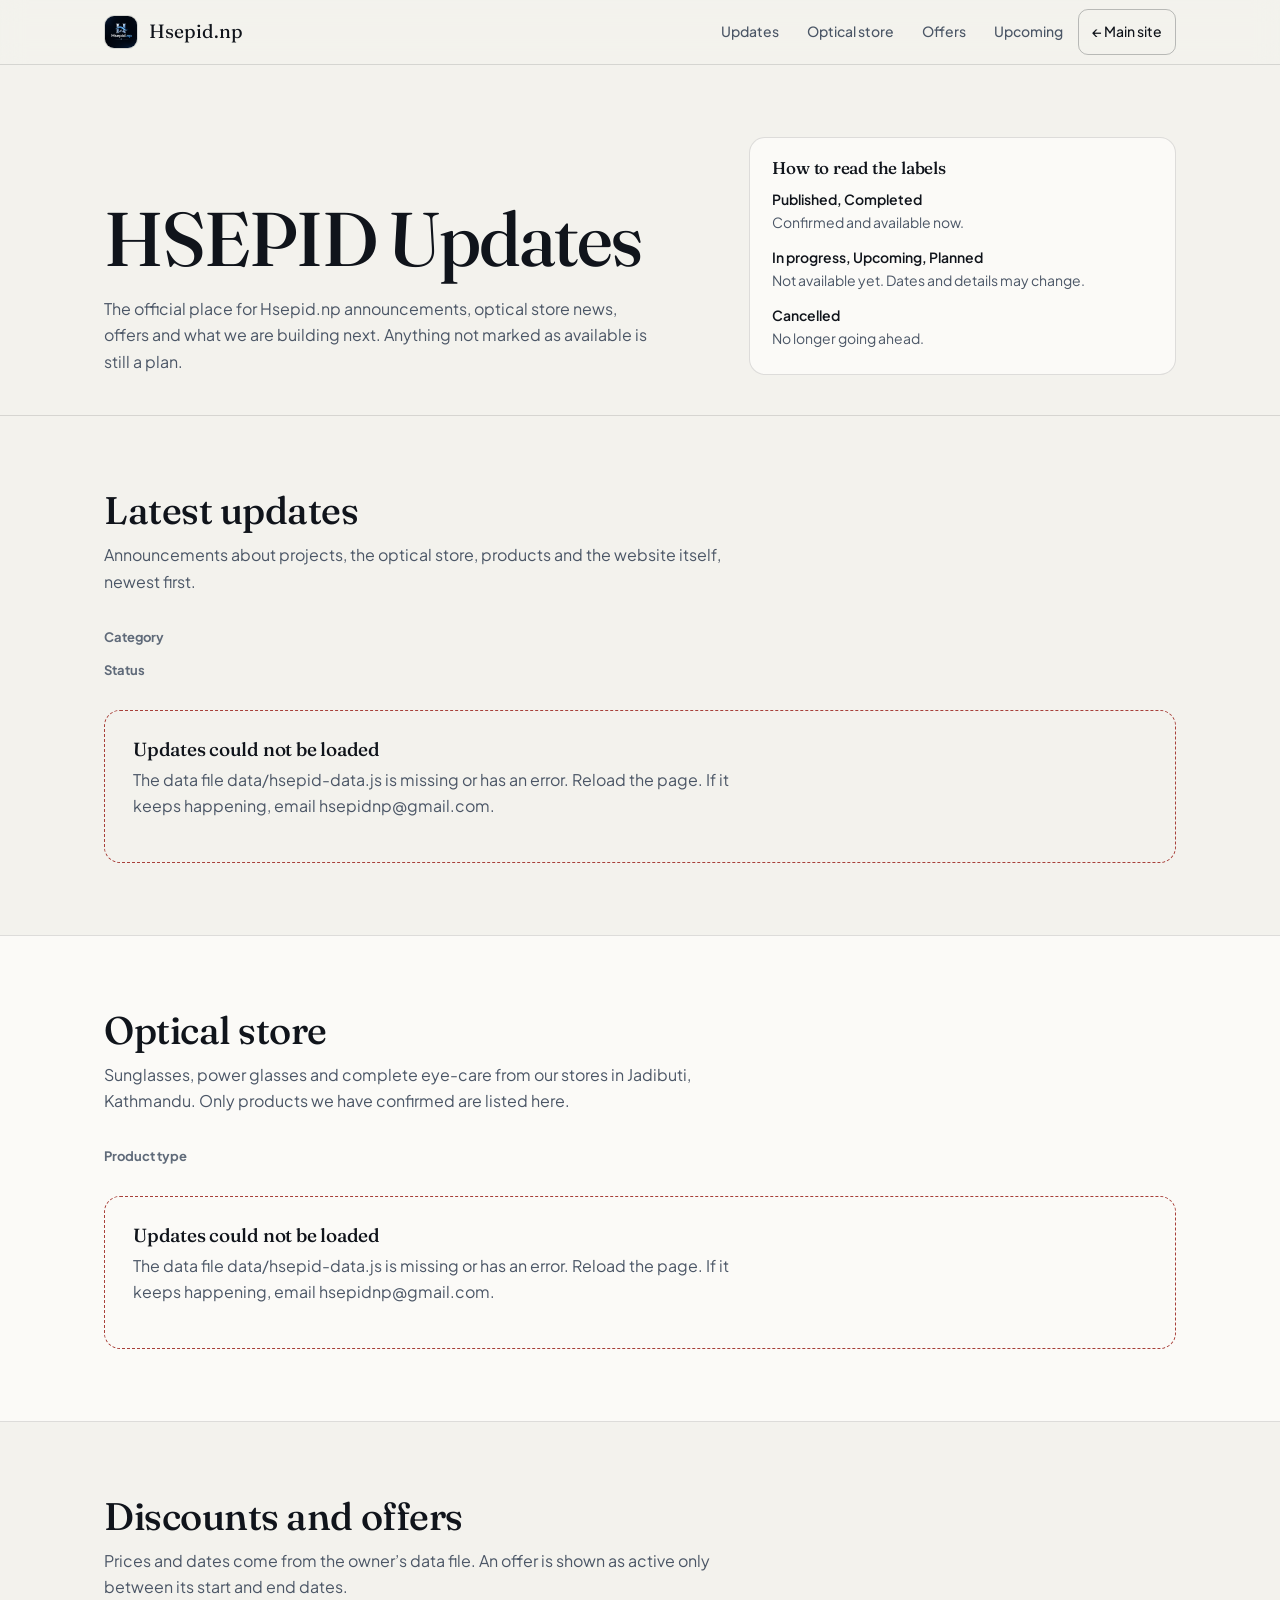
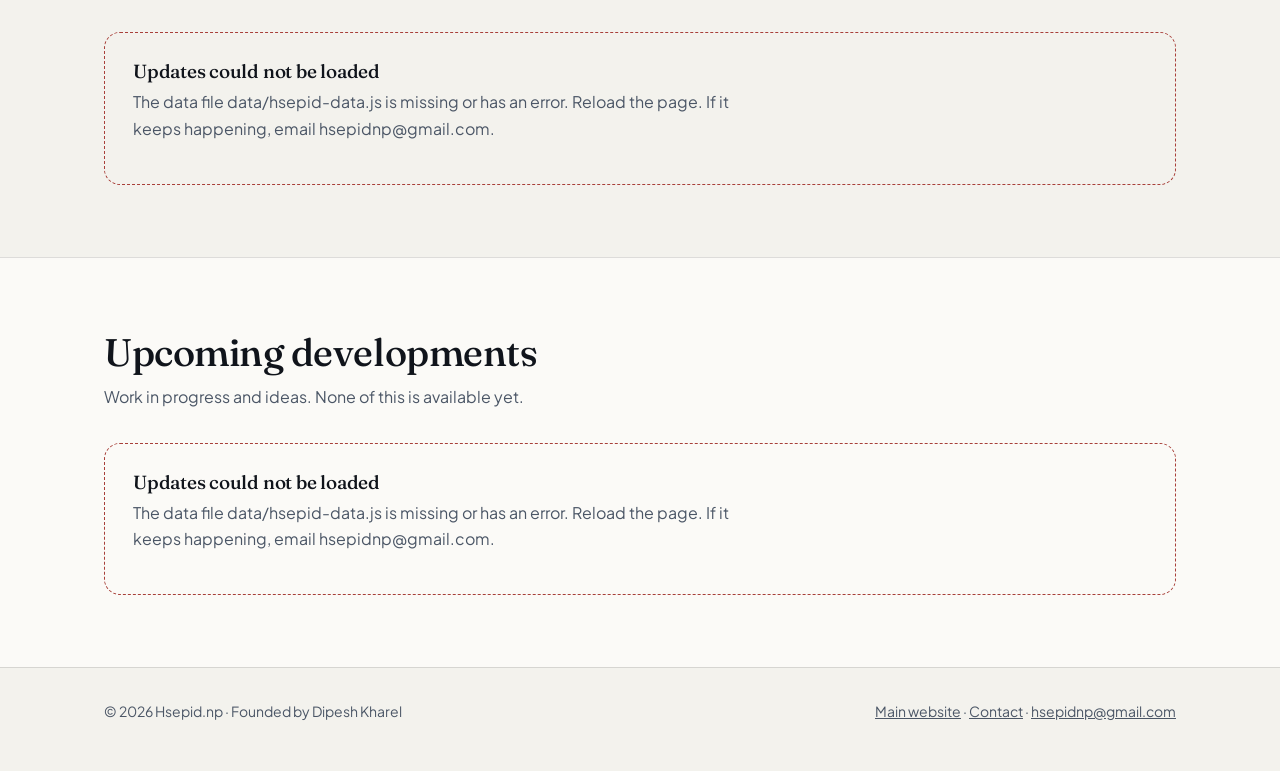
==== updates.html @ aca6fd88 "Add files via upload" ====
<!doctype html>
<html lang="en" data-theme="midnight">
<head>
<meta charset="utf-8">
<meta name="viewport" content="width=device-width,initial-scale=1,viewport-fit=cover">
<title>HSEPID Updates — announcements, optical store and offers | Hsepid.np</title>
<meta name="description" content="Official announcements, optical store products, offers and upcoming developments from Hsepid.np.">
<meta name="theme-color" content="#10141b">
<link rel="icon" href="logo.png" type="image/png">
<script>try{var t=localStorage.getItem('hsx-theme');if(!t)t=matchMedia('(prefers-color-scheme: light)').matches?'daylight':'midnight';document.documentElement.dataset.theme=t}catch(e){}</script>
<link rel="preconnect" href="https://fonts.googleapis.com"><link rel="preconnect" href="https://fonts.gstatic.com" crossorigin>
<link href="https://fonts.googleapis.com/css2?family=Fraunces:opsz,wght@9..144,500;9..144,700&family=Plus+Jakarta+Sans:wght@400;500;600;700&display=swap" rel="stylesheet">
<style>
/* Same theme tokens as index.html so the saved theme carries over */
html[data-theme="midnight"]{--bgrgb:16,20,27;--bg:#10141b;--bg2:#191f28;--ink:#f3f2ed;--mut:#a3adba;--faint:#8994a3;--acc:#7e9bb8;--acc2:#5f7f9f;--onacc:#10141b;color-scheme:dark}
html[data-theme="daylight"]{--bgrgb:243,242,237;--bg:#f3f2ed;--bg2:#fbfaf7;--ink:#10141b;--mut:#4b5666;--faint:#5f6a79;--acc:#3d6288;--acc2:#2f4f70;--onacc:#fff;color-scheme:light}
html[data-theme="aurora"]{--bgrgb:14,23,21;--bg:#0e1715;--bg2:#14211e;--ink:#eaf2ee;--mut:#9db5ac;--faint:#86a096;--acc:#5fbfa3;--acc2:#3f9a82;--onacc:#0e1715;color-scheme:dark}
html[data-theme="sunset"]{--bgrgb:26,18,19;--bg:#1a1213;--bg2:#251a1a;--ink:#f6ede6;--mut:#c2a99c;--faint:#a58f84;--acc:#e39066;--acc2:#c9714a;--onacc:#1a1213;color-scheme:dark}
html[data-theme="royal"]{--bgrgb:19,15,32;--bg:#130f20;--bg2:#1c1730;--ink:#f0ecfa;--mut:#aea6cc;--faint:#9890b8;--acc:#a596e0;--acc2:#7f6fc4;--onacc:#130f20;color-scheme:dark}
html[data-theme="rose"]{--bgrgb:250,241,243;--bg:#faf1f3;--bg2:#fff;--ink:#2a1219;--mut:#6a4f5a;--faint:#6f5560;--acc:#b03a63;--acc2:#8f2d4f;--onacc:#fff;color-scheme:light}
html[data-theme="paper"]{--bgrgb:244,239,227;--bg:#f4efe3;--bg2:#fbf8f0;--ink:#26200f;--mut:#5c5238;--faint:#6a5f42;--acc:#8a5a1f;--acc2:#6d4614;--onacc:#fff;color-scheme:light}
:root{--line:color-mix(in srgb,var(--ink) 13%,transparent);--line2:color-mix(in srgb,var(--ink) 26%,transparent);--serif:Fraunces,Georgia,serif;--ok:#4f9d78;--warn:#c9963a;--bad:#d0675f}
html[data-theme=daylight],html[data-theme=rose],html[data-theme=paper]{--ok:#2d7452;--warn:#8a6414;--bad:#a8403a}
*{box-sizing:border-box}html{scroll-behavior:smooth;scroll-padding-top:84px;-webkit-text-size-adjust:100%}
body{margin:0;background:var(--bg);color:var(--ink);font:1rem/1.65 'Plus Jakarta Sans',system-ui,sans-serif;overflow-x:clip}
a{color:inherit}h1,h2,h3{font-family:var(--serif);font-weight:500;line-height:1.15;letter-spacing:-.012em;margin:0}
:focus-visible{outline:2px solid var(--acc);outline-offset:3px}
.wrap{max-width:1120px;margin:0 auto;padding:0 24px}
.skip{position:absolute;left:-9999px;top:8px;background:var(--acc);color:var(--onacc);padding:10px 16px;border-radius:10px;z-index:99}.skip:focus{left:8px}
header{position:sticky;top:0;z-index:20;background:rgba(var(--bgrgb),.85);backdrop-filter:blur(12px);-webkit-backdrop-filter:blur(12px);border-bottom:1px solid var(--line);padding-top:env(safe-area-inset-top)}
header .wrap{display:flex;align-items:center;justify-content:space-between;gap:12px;min-height:64px}
.brand{display:flex;align-items:center;gap:11px;text-decoration:none;font-family:var(--serif);font-size:1.2rem}.brand img{width:34px;height:34px;border-radius:10px;object-fit:cover;border:1px solid var(--line)}
nav{display:flex;align-items:center;gap:2px;flex-wrap:wrap}nav a{padding:10px 13px;min-height:44px;display:inline-flex;align-items:center;color:var(--mut);text-decoration:none;font-size:.875rem;font-weight:500;border-radius:10px}nav a:hover{color:var(--ink);background:color-mix(in srgb,var(--ink) 7%,transparent)}
nav a.home{border:1px solid var(--line2);color:var(--ink)}
.btn{display:inline-flex;align-items:center;justify-content:center;gap:8px;min-height:46px;padding:11px 22px;border-radius:12px;border:1px solid var(--line2);background:transparent;color:var(--ink);font:inherit;font-weight:600;font-size:.9375rem;text-decoration:none;cursor:pointer}
.btn:hover{border-color:var(--acc)}.btn.p{background:var(--acc);border-color:var(--acc);color:var(--onacc)}.btn[aria-disabled=true]{opacity:.6;cursor:default;pointer-events:none}
section{padding:72px 0}section>.wrap>h2{font-size:clamp(1.6rem,3.6vw,2.4rem);margin-bottom:10px}.sub{color:var(--mut);max-width:40rem;margin:0 0 32px}
/* intro */
.intro{padding:72px 0 40px;border-bottom:1px solid var(--line)}.intro .wrap{display:grid;grid-template-columns:1.4fr 1fr;gap:48px;align-items:end}
h1{font-size:clamp(2.6rem,7vw,4.75rem);letter-spacing:-.025em;line-height:1.04;margin-bottom:18px}.intro p{color:var(--mut);max-width:34rem;margin:0}
.key{border:1px solid var(--line);border-radius:16px;background:var(--bg2);padding:20px 22px;font-size:.875rem}.key h2{font-size:1.0625rem;margin-bottom:10px}.key dl{margin:0;display:grid;gap:8px}.key dt{font-weight:600}.key dd{margin:0 0 4px;color:var(--mut)}
/* status pill: icon + text, never colour alone */
.st{display:inline-flex;align-items:center;gap:6px;padding:3px 11px;border-radius:999px;border:1px solid currentColor;font-size:.75rem;font-weight:700;white-space:nowrap}
.st.ok{color:var(--ok)}.st.wip{color:var(--acc)}.st.plan{color:var(--warn)}.st.bad{color:var(--bad)}.st.mut{color:var(--faint)}
.tag{font-size:.8125rem;color:var(--faint);font-weight:600}
/* featured */
.feat{border:1px solid var(--line2);border-radius:20px;background:linear-gradient(160deg,var(--bg2),transparent 80%);padding:32px;display:grid;grid-template-columns:1fr auto;gap:28px;align-items:center}
.feat h2{font-size:clamp(1.5rem,3vw,2.1rem);margin:10px 0}.feat p{margin:0 0 18px;color:var(--mut);max-width:36rem}.feat .meta{display:flex;gap:12px;align-items:center;flex-wrap:wrap}
/* filters */
.filters{display:grid;gap:12px;margin-bottom:28px}.fg{display:flex;flex-wrap:wrap;gap:8px;align-items:center}.fg b{font-size:.8125rem;color:var(--faint);min-width:5.5rem}
.chip{min-height:44px;padding:9px 16px;border-radius:999px;border:1px solid var(--line2);background:transparent;color:var(--ink);font:inherit;font-size:.875rem;cursor:pointer}.chip[aria-pressed=true]{border-color:var(--acc);background:color-mix(in srgb,var(--acc) 16%,transparent);box-shadow:0 0 0 1px var(--acc)}
.count{color:var(--mut);font-size:.875rem;margin:0 0 18px}
/* timeline */
.tl{list-style:none;margin:0;padding:0;border-inline-start:1px solid var(--line2)}
.tl>li{position:relative;display:grid;grid-template-columns:130px 1fr;gap:20px;padding:0 0 28px 28px}.tl>li:before{content:"";position:absolute;inset-inline-start:-5px;top:8px;width:9px;height:9px;border-radius:50%;background:var(--acc);box-shadow:0 0 0 4px var(--bg)}
.tl time{color:var(--faint);font-size:.875rem;font-weight:600;padding-top:2px}
.ac{border:1px solid var(--line);border-radius:16px;background:var(--bg2);padding:22px;display:grid;gap:10px}.ac.hasimg{grid-template-columns:120px 1fr}.ac h3{font-size:1.25rem}.ac p{margin:0;color:var(--mut)}.ac .meta{display:flex;gap:10px;align-items:center;flex-wrap:wrap}
.ac img,.pc img{display:block;width:100%;height:100%;object-fit:cover;border-radius:12px;background:var(--bg)}
.note{font-size:.8125rem;color:var(--faint)}
/* products + offers */
.grid{list-style:none;margin:0;padding:0;display:grid;grid-template-columns:repeat(auto-fill,minmax(260px,1fr));gap:16px}
.pc{display:flex;flex-direction:column;gap:10px;height:100%;border:1px solid var(--line);border-radius:16px;background:var(--bg2);padding:16px}
.ph{aspect-ratio:4/3;border-radius:12px;background:color-mix(in srgb,var(--acc) 9%,var(--bg));border:1px solid var(--line);display:grid;place-items:center;overflow:hidden;font-family:var(--serif);font-size:2rem;color:var(--acc)}
.pc>.st{align-self:flex-start}.pc h3{font-size:1.1875rem}.pc p{margin:0;color:var(--mut);font-size:.9rem}.pc ul.specs{margin:0;padding-inline-start:18px;color:var(--mut);font-size:.8125rem}
.price{display:flex;flex-wrap:wrap;align-items:baseline;gap:4px 10px;margin-top:auto}.price .now{font-size:1.25rem;font-weight:700}.price s{color:var(--faint)}.price .off{font-size:.75rem;font-weight:700;color:var(--ok);border:1px solid currentColor;border-radius:999px;padding:2px 9px}
.price .na{color:var(--faint);font-size:.875rem}
.pc .ends{font-size:.8125rem;color:var(--mut)}
.group{margin-top:36px}.group h3{font-size:1.25rem;margin-bottom:14px}.group.expired .pc{opacity:.78}
/* states */
.empty,.err{border:1px dashed var(--line2);border-radius:16px;padding:28px;color:var(--mut)}.empty h3,.err h3{font-size:1.1875rem;color:var(--ink);margin-bottom:6px}.empty p,.err p{margin:0 0 14px;max-width:38rem}.empty .cta{display:flex;gap:10px;flex-wrap:wrap}.err{border-color:var(--bad)}
.loading{color:var(--mut);padding:20px 0}
footer{border-top:1px solid var(--line);padding:32px 0 48px;color:var(--mut);font-size:.875rem}footer .wrap{display:flex;justify-content:space-between;gap:12px;flex-wrap:wrap}
@media(max-width:760px){.wrap{padding:0 18px}section{padding:52px 0}.intro .wrap,.feat{grid-template-columns:1fr}.tl>li{grid-template-columns:1fr;gap:6px;padding-inline-start:22px}.ac.hasimg{grid-template-columns:1fr}.ac.hasimg .imgbox{max-height:180px}nav a:not(.home){display:none}.fg b{min-width:100%}}
@media(prefers-reduced-motion:reduce){html{scroll-behavior:auto}}
</style>
</head>
<body>
<a class="skip" href="#updates">Skip to updates</a>
<header><div class="wrap"><a class="brand" href="index.html"><img src="logo.png" alt="Hsepid.np logo" width="34" height="34"><span>Hsepid.np</span></a>
<nav aria-label="Updates sections"><a href="#updates">Updates</a><a href="#store">Optical store</a><a href="#offers">Offers</a><a href="#upcoming">Upcoming</a><a class="home" href="index.html">← Main site</a></nav></div></header>
<main>
<div class="intro"><div class="wrap"><div><h1>HSEPID Updates</h1><p>The official place for Hsepid.np announcements, optical store news, offers and what we are building next. Anything not marked as available is still a plan.</p></div>
<aside class="key" aria-label="What the status labels mean"><h2>How to read the labels</h2><dl>
<div><dt>Published, Completed</dt><dd>Confirmed and available now.</dd></div>
<div><dt>In progress, Upcoming, Planned</dt><dd>Not available yet. Dates and details may change.</dd></div>
<div><dt>Cancelled</dt><dd>No longer going ahead.</dd></div></dl></aside></div></div>

<section id="featured" hidden><div class="wrap"><div id="featbox"></div></div></section>

<section id="updates"><div class="wrap"><h2>Latest updates</h2><p class="sub">Announcements about projects, the optical store, products and the website itself, newest first.</p>
<div class="filters"><div class="fg" role="group" aria-label="Filter by category"><b>Category</b><span id="fcat"></span></div><div class="fg" role="group" aria-label="Filter by status"><b>Status</b><span id="fstat"></span></div></div>
<p class="count" id="count" role="status" aria-live="polite"></p>
<div id="ulist"><p class="loading">Loading updates…</p></div></div></section>

<section id="store" style="background:var(--bg2);border-block:1px solid var(--line)"><div class="wrap"><h2>Optical store</h2><p class="sub">Sunglasses, power glasses and complete eye-care from our stores in Jadibuti, Kathmandu. Only products we have confirmed are listed here.</p>
<div class="filters" id="pfilters" hidden><div class="fg" role="group" aria-label="Filter products by category"><b>Product type</b><span id="pcat"></span></div></div>
<div id="plist"><p class="loading">Loading products…</p></div></div></section>

<section id="offers"><div class="wrap"><h2>Discounts and offers</h2><p class="sub">Prices and dates come from the owner’s data file. An offer is shown as active only between its start and end dates.</p><div id="olist"><p class="loading">Loading offers…</p></div></div></section>

<section id="upcoming" style="background:var(--bg2);border-top:1px solid var(--line)"><div class="wrap"><h2>Upcoming developments</h2><p class="sub">Work in progress and ideas. None of this is available yet.</p><div id="rlist"><p class="loading">Loading…</p></div></div></section>
</main>
<footer><div class="wrap"><span>© <span id="yr">2026</span> Hsepid.np · Founded by Dipesh Kharel</span><span><a href="index.html">Main website</a> · <a href="index.html#contact">Contact</a> · <a href="mailto:hsepidnp@gmail.com">hsepidnp@gmail.com</a></span></div></footer>

<script src="data/hsepid-data.js"></script>
<script>
(function(){
'use strict';
/* ---------- pure logic (also exposed for testing) ---------- */
var STATUS={published:['Published','✓','ok',true],completed:['Completed','✓','ok',true],'in-progress':['In progress','◐','wip',false],upcoming:['Upcoming','◔','plan',false],planned:['Planned','○','plan',false],cancelled:['Cancelled','✕','bad',false]};
var CAT={announcement:'Announcement',project:'Project',store:'Optical store',product:'Product launch',offer:'Offer',maintenance:'Maintenance',tech:'Technology'};
var PCAT={sunglasses:'Sunglasses',glasses:'Glasses','power-glasses':'Power glasses',frames:'Frames',reading:'Reading glasses',screen:'Screen glasses',accessories:'Accessories',other:'Other'};
var AVAIL={'in-stock':['In stock','✓'],'out-of-stock':['Out of stock','✕'],upcoming:['Coming soon','◔'],'awaiting-details':['Details to be confirmed','○']};
var DAY=/^\d{4}-\d{2}-\d{2}$/;
function isDay(s){if(typeof s!=='string'||!DAY.test(s))return false;var d=new Date(s+'T00:00:00Z');return !isNaN(d)&&d.toISOString().slice(0,10)===s}
function isNum(n){return typeof n==='number'&&isFinite(n)}
function safeUrl(u){if(typeof u!=='string'||!u.trim())return '';u=u.trim();if(/^(https?:\/\/|mailto:|tel:)/i.test(u))return u;if(/^[a-z][a-z0-9+.-]*:/i.test(u)||u.indexOf('//')===0)return '';return u}
function calcDiscount(orig,disc){if(!isNum(orig)||!isNum(disc)||orig<=0||disc<0||disc>=orig)return null;var amt=orig-disc;return{amount:Math.round(amt*100)/100,percent:Math.round(amt/orig*1000)/10}}
function todayStr(d){d=d||new Date();return d.getFullYear()+'-'+String(d.getMonth()+1).padStart(2,'0')+'-'+String(d.getDate()).padStart(2,'0')}
function offerState(o,today){if(o.startDate&&today<o.startDate)return'upcoming';if(o.endDate&&today>o.endDate)return'expired';return'active'}
function str(v){return typeof v==='string'?v.trim():''}
function cleanAnn(a){if(!a||!str(a.id)||!str(a.title)||!STATUS[a.status]||!isDay(a.publishedAt))return null;return{id:a.id,title:str(a.title),description:str(a.description),category:CAT[a.category]?a.category:'announcement',status:a.status,publishedAt:a.publishedAt,image:safeUrl(a.image),link:safeUrl(a.link),featured:a.featured===true}}
function cleanProd(p){if(!p||!str(p.id)||!str(p.name))return null;return{id:p.id,name:str(p.name),category:PCAT[p.category]?p.category:'other',description:str(p.description),image:safeUrl(p.image),originalPrice:isNum(p.originalPrice)&&p.originalPrice>0?p.originalPrice:null,availability:AVAIL[p.availability]?p.availability:'awaiting-details',specs:Array.isArray(p.specs)?p.specs.map(str).filter(Boolean):[],productUrl:safeUrl(p.productUrl)}}
function cleanOffer(o,prods){if(!o||!str(o.id)||!str(o.title))return null;if(o.startDate&&!isDay(o.startDate))return null;if(o.endDate&&!isDay(o.endDate))return null;if(o.startDate&&o.endDate&&o.endDate<o.startDate)return null;
 var prod=null;if(o.productId){prod=prods.filter(function(p){return p.id===o.productId})[0];if(!prod)return null}
 return{id:o.id,title:str(o.title),description:str(o.description),product:prod,discountedPrice:isNum(o.discountedPrice)?o.discountedPrice:null,startDate:o.startDate||'',endDate:o.endDate||'',terms:str(o.terms),featured:o.featured===true}}
function cleanRoad(r){if(!r||!str(r.id)||!str(r.title)||!STATUS[r.status]||STATUS[r.status][3])return null;return{id:r.id,title:str(r.title),description:str(r.description),status:r.status,target:str(r.target)}}
window.HsepidLogic={calcDiscount:calcDiscount,offerState:offerState,isDay:isDay,safeUrl:safeUrl,cleanAnn:cleanAnn,cleanProd:cleanProd,cleanOffer:cleanOffer,cleanRoad:cleanRoad};

/* ---------- DOM helpers (textContent only: no HTML injection) ---------- */
function $(i){return document.getElementById(i)}
function el(tag,cls,text){var n=document.createElement(tag);if(cls)n.className=cls;if(text!=null)n.textContent=text;return n}
function add(p){for(var i=1;i<arguments.length;i++)if(arguments[i])p.appendChild(arguments[i]);return p}
function fmtDate(s){return new Date(s+'T00:00:00').toLocaleDateString('en-GB',{day:'numeric',month:'short',year:'numeric'})}
function money(n){return 'Rs '+n.toLocaleString('en-IN',{maximumFractionDigits:2})}
function pill(status){var s=STATUS[status];return el('span','st '+s[2],s[1]+' '+s[0])}
function link(href,text,cls,ext){var a=el('a',cls||'btn',text);a.href=href;if(/^https?:/i.test(href)&&ext!==false){a.target='_blank';a.rel='noopener'}return a}
function empty(title,msg,ctas){var d=el('div','empty');add(d,el('h3',null,title),el('p',null,msg));if(ctas){var c=el('div','cta');ctas.forEach(function(x){c.appendChild(x)});d.appendChild(c)}return d}
function setBox(box,node){box.textContent='';box.appendChild(node)}
function note(){return el('span','note','Not available yet. Details may change.')}

var D=window.HSEPID_DATA;
if(!D||typeof D!=='object'){['ulist','plist','olist','rlist'].forEach(function(id){var d=el('div','err');add(d,el('h3',null,'Updates could not be loaded'),el('p',null,'The data file data/hsepid-data.js is missing or has an error. Reload the page. If it keeps happening, email hsepidnp@gmail.com.'));setBox($(id),d)});return}
var today=todayStr();$('yr').textContent=new Date().getFullYear();
function list(k){return Array.isArray(D[k])?D[k]:[]}
function warn(k,items,ok){if(items.length!==ok.length)console.warn('[HSEPID] '+(items.length-ok.length)+' invalid '+k+' entr'+(items.length-ok.length===1?'y':'ies')+' skipped. Check data/hsepid-data.js.')}
var anns=list('announcements').map(cleanAnn).filter(Boolean);warn('announcement',list('announcements'),anns);
anns.sort(function(a,b){return a.publishedAt<b.publishedAt?1:-1});
var prods=list('products').map(cleanProd).filter(Boolean);warn('product',list('products'),prods);
var offers=list('offers').map(function(o){return cleanOffer(o,prods)}).filter(Boolean);warn('offer',list('offers'),offers);
var road=list('roadmap').map(cleanRoad).filter(Boolean);warn('roadmap',list('roadmap'),road);

var DARAZ='https://www.daraz.com.np/shop/plpcauqd';
var storeCtas=function(){return[link('index.html#biz','Contact the stores','btn p'),link(DARAZ,'Visit our Daraz store','btn')]};

/* ---------- announcements ---------- */
function annCard(a){var li=el('li');li.appendChild(el('time',null,fmtDate(a.publishedAt))).setAttribute('datetime',a.publishedAt);
 var c=el('article','ac'+(a.image?' hasimg':''));
 if(a.image){var b=el('div','imgbox'),im=el('img');im.src=a.image;im.alt='';im.loading='lazy';im.width=120;im.height=120;im.onerror=function(){b.remove();c.classList.remove('hasimg')};b.appendChild(im);c.appendChild(b)}
 var t=el('div');t.style.display='grid';t.style.gap='10px';
 var m=el('div','meta');add(m,pill(a.status),el('span','tag',CAT[a.category]));
 add(t,m,el('h3',null,a.title),a.description?el('p',null,a.description):null,STATUS[a.status][3]||a.status==='cancelled'?null:note(),a.link?link(a.link,'Read more','btn'):null);
 c.appendChild(t);li.appendChild(c);return li}
var fc='all',fs='all';
function chips(box,items,cur,onPick){box.textContent='';[['all','All']].concat(items).forEach(function(x){var b=el('button','chip',x[1]);b.type='button';b.setAttribute('aria-pressed',x[0]===cur);b.onclick=function(){onPick(x[0])};box.appendChild(b)})}
function renderAnn(){var cats=[],stats=[];anns.forEach(function(a){if(cats.map(function(x){return x[0]}).indexOf(a.category)<0)cats.push([a.category,CAT[a.category]]);if(stats.map(function(x){return x[0]}).indexOf(a.status)<0)stats.push([a.status,STATUS[a.status][0]])});
 chips($('fcat'),cats,fc,function(v){fc=v;renderAnn()});chips($('fstat'),stats,fs,function(v){fs=v;renderAnn()});
 $('fcat').parentNode.parentNode.hidden=!anns.length;
 if(!anns.length){setBox($('ulist'),empty('No announcements yet','Nothing has been published yet. New announcements about projects, the optical store and the website will appear here.',[link('index.html','Back to the main site','btn p',false)]));$('count').textContent='';return}
 var shown=anns.filter(function(a){return(fc==='all'||a.category===fc)&&(fs==='all'||a.status===fs)});
 $('count').textContent=shown.length+(shown.length===1?' update':' updates')+' shown';
 if(!shown.length){var e=empty('No updates match these filters','Try a different category or status.');var r=el('button','btn','Clear filters');r.type='button';r.onclick=function(){fc=fs='all';renderAnn()};e.appendChild(r);setBox($('ulist'),e);return}
 var ul=el('ol','tl');shown.forEach(function(a){ul.appendChild(annCard(a))});setBox($('ulist'),ul)}
renderAnn();
var feat=anns.filter(function(a){return a.featured&&a.status!=='cancelled'})[0];
if(feat){var f=el('div','feat'),l=el('div'),m=el('div','meta');add(m,pill(feat.status),el('span','tag',CAT[feat.category]+' · '+fmtDate(feat.publishedAt)));
 add(l,m,el('h2',null,feat.title),feat.description?el('p',null,feat.description):null,STATUS[feat.status][3]?null:note());add(f,l,feat.link?link(feat.link,'Read more','btn p'):null);$('featbox').appendChild(f);$('featured').hidden=false}

/* ---------- products and offers ---------- */
function bestOffer(p){var best=null;offers.forEach(function(o){if(o.product&&o.product.id===p.id&&offerState(o,today)==='active'&&p.originalPrice&&calcDiscount(p.originalPrice,o.discountedPrice)){if(!best||o.discountedPrice<best.discountedPrice)best=o}});return best}
function priceBox(p,o,state){var d=el('div','price');
 if(o&&p.originalPrice){var c=calcDiscount(p.originalPrice,o.discountedPrice);if(c){add(d,el('span','now',money(o.discountedPrice)),el('s',null,money(p.originalPrice)),el('span','off','Save '+money(c.amount)+' ('+c.percent+'% off)'));return d}}
 if(p.originalPrice)d.appendChild(el('span','now',money(p.originalPrice)));else d.appendChild(el('span','na','Price to be confirmed'));return d}
function prodCard(p,o,state){var li=el('li'),c=el('div','pc'),ph=el('div','ph');
 if(p.image){var im=el('img');im.src=p.image;im.alt=p.name;im.loading='lazy';im.width=400;im.height=300;im.onerror=function(){im.remove();ph.textContent=p.name.charAt(0).toUpperCase()};ph.appendChild(im)}else{ph.textContent=p.name.charAt(0).toUpperCase();ph.setAttribute('aria-hidden','true')}
 var av=AVAIL[p.availability],m=el('div');m.style.cssText='display:flex;gap:8px;flex-wrap:wrap;align-items:center';
 add(m,el('span','st '+(p.availability==='in-stock'?'ok':p.availability==='out-of-stock'?'bad':'plan'),av[1]+' '+av[0]),el('span','tag',PCAT[p.category]));
 add(c,ph,m,el('h3',null,p.name),p.description?el('p',null,p.description):null);
 if(p.specs.length){var u=el('ul','specs');p.specs.forEach(function(s){u.appendChild(el('li',null,s))});c.appendChild(u)}
 c.appendChild(priceBox(p,o));
 if(o&&o.endDate)c.appendChild(el('span','ends','Offer ends '+fmtDate(o.endDate)));
 if(p.availability==='in-stock'&&p.productUrl)c.appendChild(link(p.productUrl,'View and buy','btn p'));
 else if(p.availability==='in-stock')c.appendChild(link('index.html#biz','Ask the store','btn'));
 li.appendChild(c);return li}
var pc='all';
function renderProds(){var cats=[];prods.forEach(function(p){if(cats.map(function(x){return x[0]}).indexOf(p.category)<0)cats.push([p.category,PCAT[p.category]])});
 $('pfilters').hidden=prods.length<2||cats.length<2;chips($('pcat'),cats,pc,function(v){pc=v;renderProds()});
 if(!prods.length){setBox($('plist'),empty('Products are being added','No products have been confirmed for this list yet. You can still reach our stores directly or browse our Daraz shop.',storeCtas()));return}
 var g=el('ul','grid');prods.filter(function(p){return pc==='all'||p.category===pc}).forEach(function(p){g.appendChild(prodCard(p,bestOffer(p)))});setBox($('plist'),g)}
renderProds();
function offerCard(o,state){var li=el('li'),c=el('div','pc');
 var m=el('div');m.style.cssText='display:flex;gap:8px;flex-wrap:wrap;align-items:center';
 var lab=state==='active'?['Active','✓','ok']:state==='upcoming'?['Starts '+fmtDate(o.startDate),'◔','plan']:['Expired','✕','mut'];
 add(m,el('span','st '+lab[2],lab[1]+' '+lab[0]),el('span','tag',o.product?o.product.name:'Store-wide offer'));
 add(c,m,el('h3',null,o.title),o.description?el('p',null,o.description):null);
 if(state==='expired')c.appendChild(el('span','note','This offer has ended. Ask the store for current prices.'));else if(o.product&&o.product.originalPrice&&calcDiscount(o.product.originalPrice,o.discountedPrice)){c.appendChild(priceBox(o.product,o))}
 var when=o.startDate&&o.endDate?fmtDate(o.startDate)+' to '+fmtDate(o.endDate):o.endDate?'Until '+fmtDate(o.endDate):o.startDate?'From '+fmtDate(o.startDate)+', no end date set':'No dates set';
 add(c,el('span','ends',when),o.terms?el('span','note','Terms: '+o.terms):null);li.appendChild(c);return li}
function renderOffers(){if(!offers.length){setBox($('olist'),empty('No offers right now','There are no discounts or promotions to show. Check back here, or ask our stores about current prices.',storeCtas()));return}
 var by={active:[],upcoming:[],expired:[]};offers.forEach(function(o){by[offerState(o,today)].push(o)});
 var box=el('div');[['active','Active now'],['upcoming','Coming up'],['expired','Expired']].forEach(function(k){var arr=by[k[0]];if(!arr.length)return;
  arr.sort(function(a,b){return(b.featured?1:0)-(a.featured?1:0)});var g=el('div','group '+k[0]);g.appendChild(el('h3',null,k[1]));var u=el('ul','grid');arr.forEach(function(o){u.appendChild(offerCard(o,k[0]))});g.appendChild(u);box.appendChild(g)});
 if(!by.active.length)box.insertBefore(empty('No active offers','Nothing is on offer today. Upcoming and past offers are listed below.'),box.firstChild);setBox($('olist'),box)}
renderOffers();

/* ---------- roadmap ---------- */
if(!road.length)setBox($('rlist'),empty('Nothing announced yet','Planned features and projects will be listed here once they are confirmed. Planned items are never shown as available.'));
else{var g=el('ul','grid');road.forEach(function(r){var li=el('li'),c=el('div','pc');add(c,pill(r.status),el('h3',null,r.title),r.description?el('p',null,r.description):null,r.target?el('span','ends','Target: '+r.target+' (may change)'):null);li.appendChild(c);g.appendChild(li)});setBox($('rlist'),g)}
})();
</script>
</body>
</html>
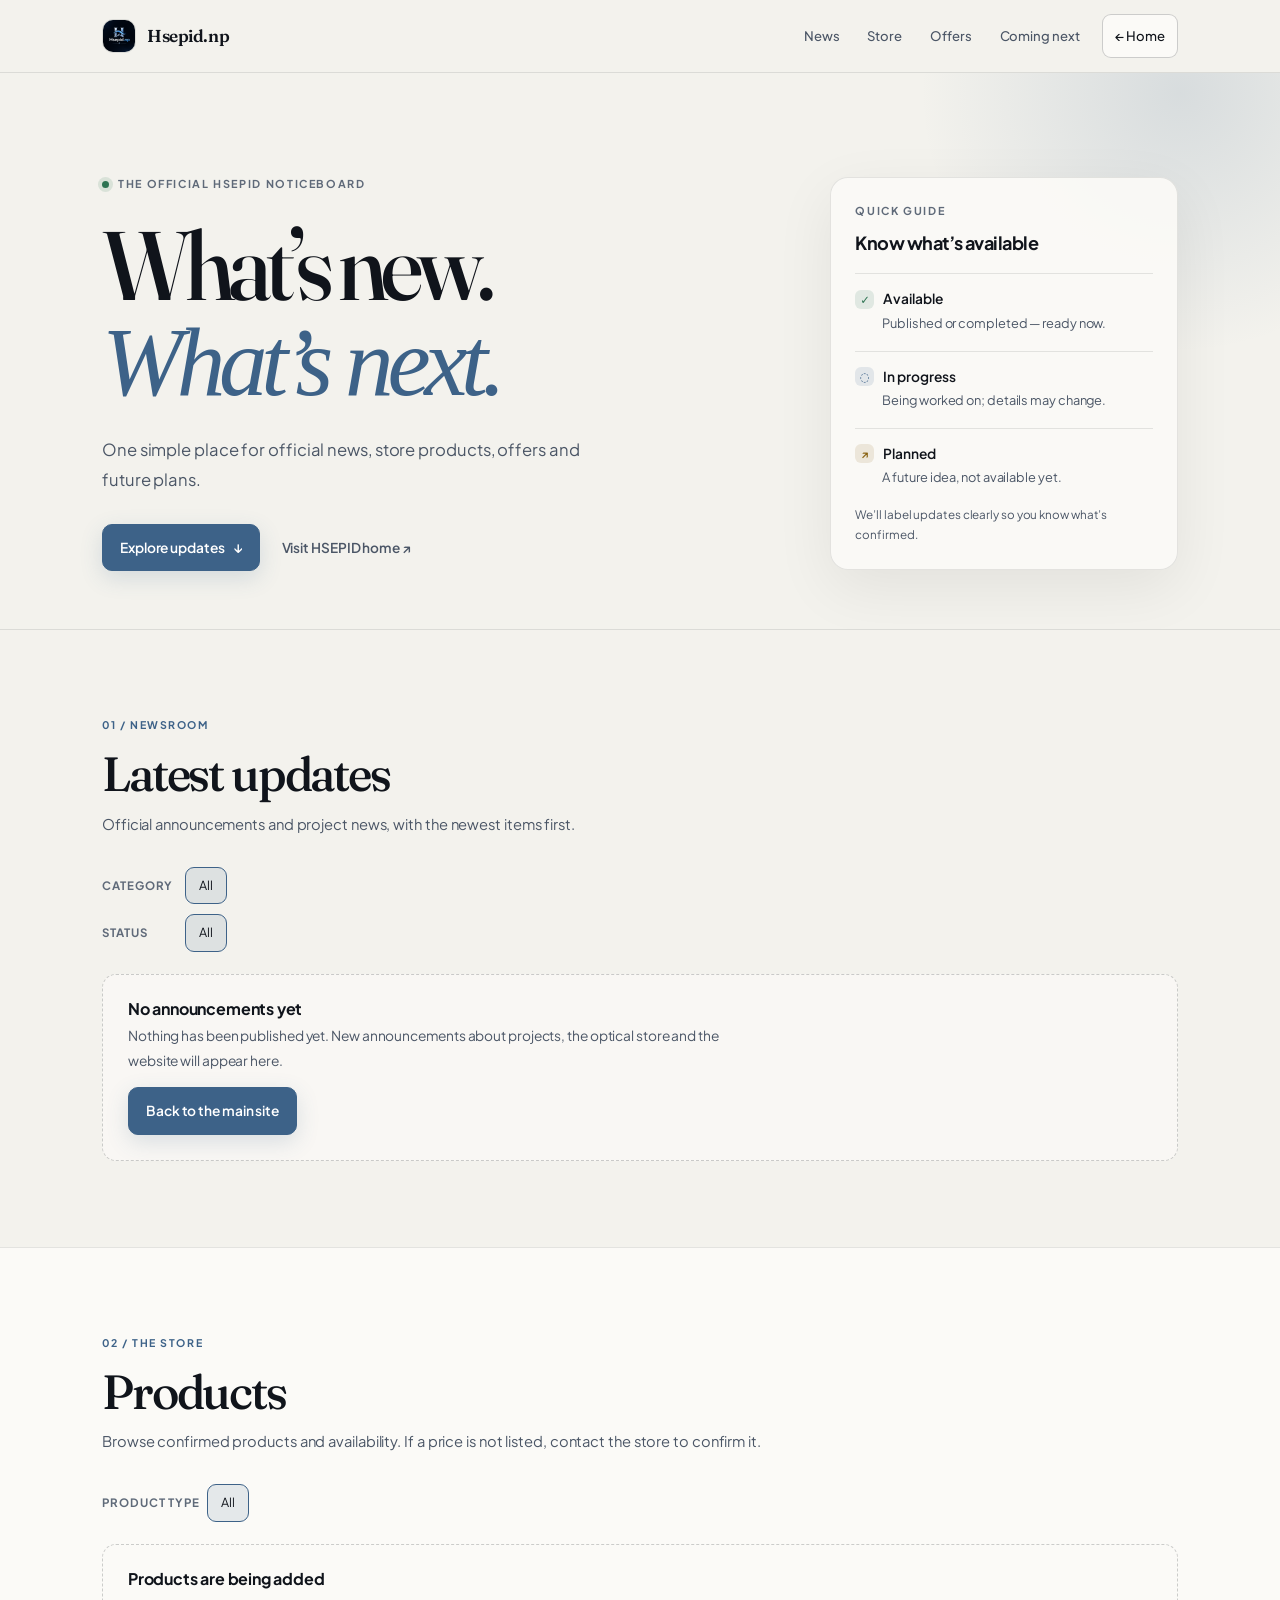
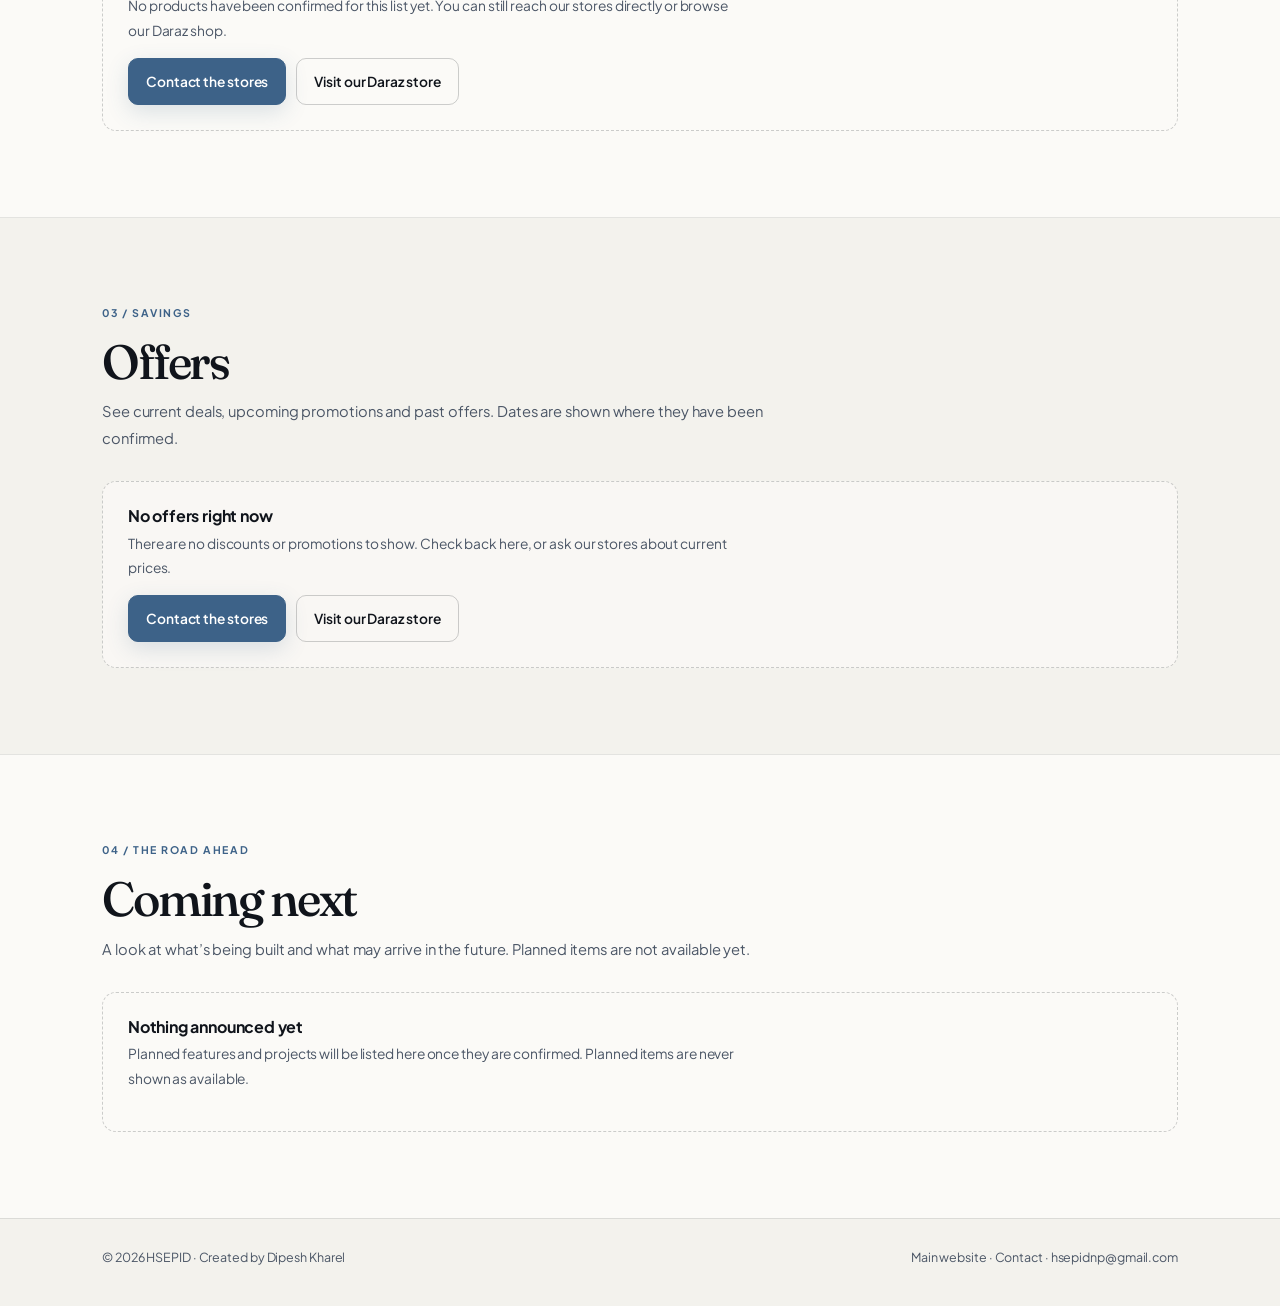
==== commit def15802: "Rename updates-premium.html to updates.html" ====
--- a/updates.html
+++ b/updates.html
@@ -3,8 +3,8 @@
 <head>
 <meta charset="utf-8">
 <meta name="viewport" content="width=device-width,initial-scale=1,viewport-fit=cover">
-<title>HSEPID Updates — announcements, optical store and offers | Hsepid.np</title>
-<meta name="description" content="Official announcements, optical store products, offers and upcoming developments from Hsepid.np.">
+<title>Updates | HSEPID — Official news, products and offers</title>
+<meta name="description" content="Official HSEPID news, confirmed products, current offers and future plans.">
 <meta name="theme-color" content="#10141b">
 <link rel="icon" href="logo.png" type="image/png">
 <script>try{var t=localStorage.getItem('hsx-theme');if(!t)t=matchMedia('(prefers-color-scheme: light)').matches?'daylight':'midnight';document.documentElement.dataset.theme=t}catch(e){}</script>
@@ -72,37 +72,137 @@
 footer{border-top:1px solid var(--line);padding:32px 0 48px;color:var(--mut);font-size:.875rem}footer .wrap{display:flex;justify-content:space-between;gap:12px;flex-wrap:wrap}
 @media(max-width:760px){.wrap{padding:0 18px}section{padding:52px 0}.intro .wrap,.feat{grid-template-columns:1fr}.tl>li{grid-template-columns:1fr;gap:6px;padding-inline-start:22px}.ac.hasimg{grid-template-columns:1fr}.ac.hasimg .imgbox{max-height:180px}nav a:not(.home){display:none}.fg b{min-width:100%}}
 @media(prefers-reduced-motion:reduce){html{scroll-behavior:auto}}
+
+/* Premium refresh: restrained steel-blue, clearer hierarchy, less visual noise */
+:root{
+  --serif:"Fraunces",Georgia,serif;
+  --line:color-mix(in srgb,var(--ink) 10%,transparent);
+  --line2:color-mix(in srgb,var(--ink) 20%,transparent);
+}
+body{font-size:15px;line-height:1.7;letter-spacing:-.006em}
+.wrap{max-width:1160px;padding-inline:clamp(18px,4vw,42px)}
+header{background:color-mix(in srgb,var(--bg) 88%,transparent);border-bottom-color:var(--line)}
+header .wrap{min-height:72px}
+.brand{font-size:1.08rem;font-weight:600;letter-spacing:-.025em}
+.brand img{border-radius:11px}
+nav{gap:4px}
+nav a{font-size:.82rem;padding:9px 12px;border-radius:9px}
+nav a.home{margin-left:6px;background:var(--bg2)}
+.intro{position:relative;overflow:hidden;padding:clamp(54px,8vw,104px) 0 58px;border-bottom:1px solid var(--line)}
+.intro:before{content:"";position:absolute;pointer-events:none;width:540px;height:540px;right:-170px;top:-250px;border-radius:50%;background:radial-gradient(circle,color-mix(in srgb,var(--acc) 15%,transparent),transparent 68%)}
+.intro .wrap{position:relative;grid-template-columns:minmax(0,1.35fr) minmax(270px,.72fr);gap:clamp(28px,6vw,82px);align-items:center}
+.eyebrow,.section-kicker{display:flex;align-items:center;gap:9px;color:var(--faint);font-size:.68rem;font-weight:700;letter-spacing:.15em;text-transform:uppercase}
+.live-dot{width:7px;height:7px;border-radius:50%;background:var(--ok);box-shadow:0 0 0 4px color-mix(in srgb,var(--ok) 13%,transparent)}
+h1{font-family:var(--serif);font-size:clamp(3.15rem,7.6vw,6.4rem);letter-spacing:-.065em;line-height:.98;margin:24px 0}
+h1 em{font-weight:500;color:var(--acc);font-style:italic}
+.intro-copy>p{font-size:1.04rem;max-width:32rem;line-height:1.85}
+.intro-actions{display:flex;align-items:center;gap:22px;flex-wrap:wrap;margin-top:28px}
+.btn{border-radius:10px;min-height:45px;padding:11px 17px;font-size:.86rem;transition:transform .18s ease,border-color .18s ease,background .18s ease}
+.btn:hover{transform:translateY(-1px)}
+.btn.p{box-shadow:0 7px 22px color-mix(in srgb,var(--acc) 17%,transparent)}
+.text-link{font-size:.85rem;font-weight:600;text-decoration:none;color:var(--mut)}
+.text-link:hover{color:var(--ink)}
+.key{position:relative;padding:24px;border-radius:18px;background:color-mix(in srgb,var(--bg2) 92%,transparent);border-color:var(--line);box-shadow:0 18px 60px color-mix(in srgb,#000 7%,transparent)}
+.key h2{font-family:'Plus Jakarta Sans',system-ui,sans-serif;font-size:1.13rem;font-weight:700;letter-spacing:-.03em;margin:12px 0 20px}
+.key dl{gap:0}
+.key dl>div{display:grid;grid-template-columns:1fr;gap:3px;padding:13px 0;border-top:1px solid var(--line)}
+.key dt{display:flex;align-items:center;gap:9px;font-size:.86rem}
+.key dd{padding-left:27px;font-size:.8rem;line-height:1.55}
+.guide-mark{display:inline-grid;place-items:center;width:19px;height:19px;border-radius:6px;font-size:.72rem}
+.guide-mark.available{color:var(--ok);background:color-mix(in srgb,var(--ok) 12%,transparent)}
+.guide-mark.progress{color:var(--acc);background:color-mix(in srgb,var(--acc) 12%,transparent)}
+.guide-mark.planned{color:var(--warn);background:color-mix(in srgb,var(--warn) 12%,transparent)}
+.guide-foot{font-size:.73rem;color:var(--faint);margin:14px 0 0}
+section{padding:clamp(52px,7vw,86px) 0}
+.section-kicker{margin-bottom:12px;color:var(--acc);font-size:.66rem}
+section>.wrap>h2{font-size:clamp(2rem,4vw,3rem);letter-spacing:-.045em;margin-bottom:9px}
+.sub{font-size:.92rem;line-height:1.8;max-width:42rem;margin-bottom:30px}
+.filters{gap:10px;margin:26px 0 22px}
+.fg{gap:7px}
+.fg b{font-size:.72rem;letter-spacing:.08em;text-transform:uppercase;min-width:76px}
+.chip{min-height:37px;padding:7px 13px;font-size:.78rem;border-radius:9px;border-color:var(--line)}
+.chip[aria-pressed=true]{box-shadow:none;background:color-mix(in srgb,var(--acc) 12%,transparent)}
+.count{font-size:.78rem;margin-bottom:16px}
+.tl{border-inline-start-color:var(--line2)}
+.tl>li{grid-template-columns:112px minmax(0,1fr);gap:20px;padding:0 0 24px 24px}
+.tl>li:before{width:7px;height:7px;inset-inline-start:-4px;top:10px;box-shadow:0 0 0 5px var(--bg)}
+.tl time{font-size:.76rem;color:var(--faint);padding-top:4px}
+.ac,.pc{border-radius:15px;border-color:var(--line);background:var(--bg2);transition:border-color .18s ease,transform .18s ease}
+.ac{padding:22px;gap:11px}
+.ac:hover,.pc:hover{border-color:var(--line2)}
+.ac h3,.pc h3{font-family:'Plus Jakarta Sans',system-ui,sans-serif;font-weight:700;letter-spacing:-.025em}
+.ac h3{font-size:1.08rem}
+.ac p,.pc p{font-size:.86rem;line-height:1.75}
+.st{font-size:.67rem;letter-spacing:.015em;padding:4px 9px;border-width:1px}
+.tag{font-size:.72rem}
+.note{font-size:.75rem}
+.grid{grid-template-columns:repeat(auto-fill,minmax(min(100%,245px),1fr));gap:14px}
+.pc{padding:14px;gap:12px}
+.ph{border-radius:10px;aspect-ratio:5/3;font-size:1.7rem}
+.pc h3{font-size:1.02rem}
+.pc ul.specs{font-size:.78rem}
+.price .now{font-size:1.13rem;letter-spacing:-.03em}
+.price .off{font-size:.68rem}
+.group{margin-top:30px}
+.group h3{font-family:'Plus Jakarta Sans',system-ui,sans-serif;font-size:.86rem;font-weight:700;letter-spacing:.02em;margin-bottom:13px}
+.empty,.err{border-radius:14px;padding:25px;background:color-mix(in srgb,var(--bg2) 70%,transparent)}
+.empty h3,.err h3{font-family:'Plus Jakarta Sans',system-ui,sans-serif;font-size:1rem;font-weight:700}
+.empty p,.err p{font-size:.86rem;line-height:1.8}
+footer{padding:28px 0 38px;font-size:.78rem}
+footer a{text-decoration:none}
+footer a:hover{color:var(--ink)}
+@media(max-width:760px){
+  .wrap{padding-inline:18px}
+  header .wrap{min-height:64px}
+  nav{gap:0}
+  nav a:not(.home){display:none}
+  .intro{padding:54px 0 42px}
+  .intro .wrap{grid-template-columns:1fr;gap:32px}
+  h1{font-size:clamp(3.25rem,15vw,5rem);margin:20px 0}
+  .key{max-width:none}
+  section{padding:50px 0}
+  .tl>li{grid-template-columns:1fr;gap:7px;padding-inline-start:20px}
+  .ac.hasimg{grid-template-columns:1fr}
+  .ac.hasimg .imgbox{max-height:190px}
+  .fg b{min-width:100%;margin-bottom:1px}
+  footer .wrap{flex-direction:column;gap:8px}
+}
+@media(prefers-reduced-motion:reduce){
+  .btn,.ac,.pc{transition:none}
+  .btn:hover{transform:none}
+}
+
 </style>
 </head>
 <body>
 <a class="skip" href="#updates">Skip to updates</a>
 <header><div class="wrap"><a class="brand" href="index.html"><img src="logo.png" alt="Hsepid.np logo" width="34" height="34"><span>Hsepid.np</span></a>
-<nav aria-label="Updates sections"><a href="#updates">Updates</a><a href="#store">Optical store</a><a href="#offers">Offers</a><a href="#upcoming">Upcoming</a><a class="home" href="index.html">← Main site</a></nav></div></header>
+<nav aria-label="Updates sections"><a href="#updates">News</a><a href="#store">Store</a><a href="#offers">Offers</a><a href="#upcoming">Coming next</a><a class="home" href="index.html">← Home</a></nav></div></header>
 <main>
-<div class="intro"><div class="wrap"><div><h1>HSEPID Updates</h1><p>The official place for Hsepid.np announcements, optical store news, offers and what we are building next. Anything not marked as available is still a plan.</p></div>
-<aside class="key" aria-label="What the status labels mean"><h2>How to read the labels</h2><dl>
-<div><dt>Published, Completed</dt><dd>Confirmed and available now.</dd></div>
-<div><dt>In progress, Upcoming, Planned</dt><dd>Not available yet. Dates and details may change.</dd></div>
-<div><dt>Cancelled</dt><dd>No longer going ahead.</dd></div></dl></aside></div></div>
+<div class="intro"><div class="wrap"><div class="intro-copy"><span class="eyebrow"><span class="live-dot"></span> THE OFFICIAL HSEPID NOTICEBOARD</span><h1>What’s new.<br><em>What’s next.</em></h1><p>One simple place for official news, store products, offers and future plans.</p><div class="intro-actions"><a class="btn p" href="#updates">Explore updates <span aria-hidden="true">↓</span></a><a class="text-link" href="index.html">Visit HSEPID home ↗</a></div></div>
+<aside class="key" aria-label="Simple status guide"><span class="eyebrow">QUICK GUIDE</span><h2>Know what’s available</h2><dl>
+<div><dt><span class="guide-mark available">✓</span> Available</dt><dd>Published or completed — ready now.</dd></div>
+<div><dt><span class="guide-mark progress">◌</span> In progress</dt><dd>Being worked on; details may change.</dd></div>
+<div><dt><span class="guide-mark planned">↗</span> Planned</dt><dd>A future idea, not available yet.</dd></div></dl><p class="guide-foot">We’ll label updates clearly so you know what’s confirmed.</p></aside></div></div>
 
 <section id="featured" hidden><div class="wrap"><div id="featbox"></div></div></section>
 
-<section id="updates"><div class="wrap"><h2>Latest updates</h2><p class="sub">Announcements about projects, the optical store, products and the website itself, newest first.</p>
+<section id="updates"><div class="wrap"><div class="section-kicker">01 / NEWSROOM</div><h2>Latest updates</h2><p class="sub">Official announcements and project news, with the newest items first.</p>
 <div class="filters"><div class="fg" role="group" aria-label="Filter by category"><b>Category</b><span id="fcat"></span></div><div class="fg" role="group" aria-label="Filter by status"><b>Status</b><span id="fstat"></span></div></div>
 <p class="count" id="count" role="status" aria-live="polite"></p>
 <div id="ulist"><p class="loading">Loading updates…</p></div></div></section>
 
-<section id="store" style="background:var(--bg2);border-block:1px solid var(--line)"><div class="wrap"><h2>Optical store</h2><p class="sub">Sunglasses, power glasses and complete eye-care from our stores in Jadibuti, Kathmandu. Only products we have confirmed are listed here.</p>
+<section id="store" style="background:var(--bg2);border-block:1px solid var(--line)"><div class="wrap"><div class="section-kicker">02 / THE STORE</div><h2>Products</h2><p class="sub">Browse confirmed products and availability. If a price is not listed, contact the store to confirm it.</p>
 <div class="filters" id="pfilters" hidden><div class="fg" role="group" aria-label="Filter products by category"><b>Product type</b><span id="pcat"></span></div></div>
 <div id="plist"><p class="loading">Loading products…</p></div></div></section>
 
-<section id="offers"><div class="wrap"><h2>Discounts and offers</h2><p class="sub">Prices and dates come from the owner’s data file. An offer is shown as active only between its start and end dates.</p><div id="olist"><p class="loading">Loading offers…</p></div></div></section>
-
-<section id="upcoming" style="background:var(--bg2);border-top:1px solid var(--line)"><div class="wrap"><h2>Upcoming developments</h2><p class="sub">Work in progress and ideas. None of this is available yet.</p><div id="rlist"><p class="loading">Loading…</p></div></div></section>
+<section id="offers"><div class="wrap"><div class="section-kicker">03 / SAVINGS</div><h2>Offers</h2><p class="sub">See current deals, upcoming promotions and past offers. Dates are shown where they have been confirmed.</p><div id="olist"><p class="loading">Loading offers…</p></div></div></section>
+
+<section id="upcoming" style="background:var(--bg2);border-top:1px solid var(--line)"><div class="wrap"><div class="section-kicker">04 / THE ROAD AHEAD</div><h2>Coming next</h2><p class="sub">A look at what’s being built and what may arrive in the future. Planned items are not available yet.</p><div id="rlist"><p class="loading">Loading…</p></div></div></section>
 </main>
-<footer><div class="wrap"><span>© <span id="yr">2026</span> Hsepid.np · Founded by Dipesh Kharel</span><span><a href="index.html">Main website</a> · <a href="index.html#contact">Contact</a> · <a href="mailto:hsepidnp@gmail.com">hsepidnp@gmail.com</a></span></div></footer>
-
-<script src="data/hsepid-data.js"></script>
+<footer><div class="wrap"><span>© <span id="yr">2026</span> HSEPID · Created by Dipesh Kharel</span><span><a href="index.html">Main website</a> · <a href="index.html#contact">Contact</a> · <a href="mailto:hsepidnp@gmail.com">hsepidnp@gmail.com</a></span></div></footer>
+
+<script src="hsepid-data.js"></script>
 <script>
 (function(){
 'use strict';
@@ -140,10 +240,10 @@
 function note(){return el('span','note','Not available yet. Details may change.')}
 
 var D=window.HSEPID_DATA;
-if(!D||typeof D!=='object'){['ulist','plist','olist','rlist'].forEach(function(id){var d=el('div','err');add(d,el('h3',null,'Updates could not be loaded'),el('p',null,'The data file data/hsepid-data.js is missing or has an error. Reload the page. If it keeps happening, email hsepidnp@gmail.com.'));setBox($(id),d)});return}
+if(!D||typeof D!=='object'){['ulist','plist','olist','rlist'].forEach(function(id){var d=el('div','err');add(d,el('h3',null,'Updates could not be loaded'),el('p',null,'The updates data file could not be loaded. Please refresh the page. If the problem continues, email hsepidnp@gmail.com.'));setBox($(id),d)});return}
 var today=todayStr();$('yr').textContent=new Date().getFullYear();
 function list(k){return Array.isArray(D[k])?D[k]:[]}
-function warn(k,items,ok){if(items.length!==ok.length)console.warn('[HSEPID] '+(items.length-ok.length)+' invalid '+k+' entr'+(items.length-ok.length===1?'y':'ies')+' skipped. Check data/hsepid-data.js.')}
+function warn(k,items,ok){if(items.length!==ok.length)console.warn('[HSEPID] '+(items.length-ok.length)+' invalid '+k+' entr'+(items.length-ok.length===1?'y':'ies')+' skipped. Check hsepid-data.js.')}
 var anns=list('announcements').map(cleanAnn).filter(Boolean);warn('announcement',list('announcements'),anns);
 anns.sort(function(a,b){return a.publishedAt<b.publishedAt?1:-1});
 var prods=list('products').map(cleanProd).filter(Boolean);warn('product',list('products'),prods);
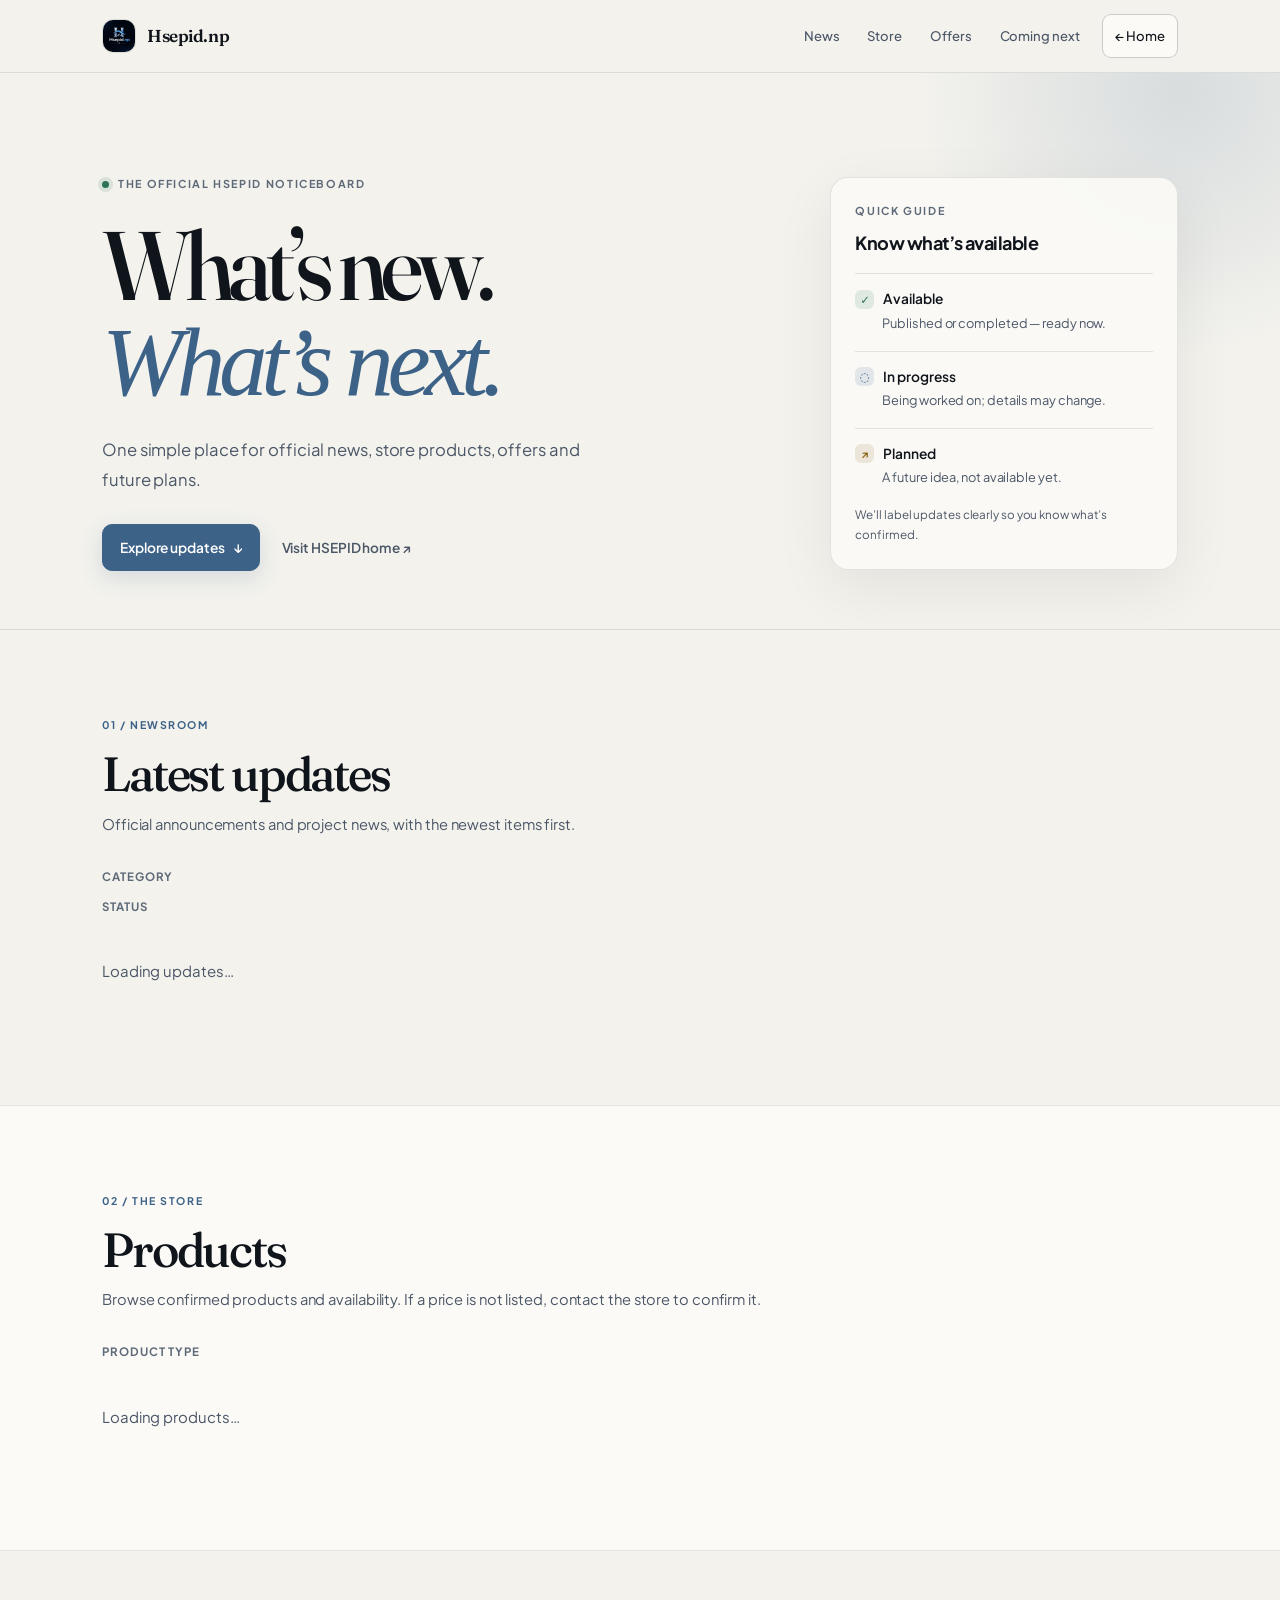
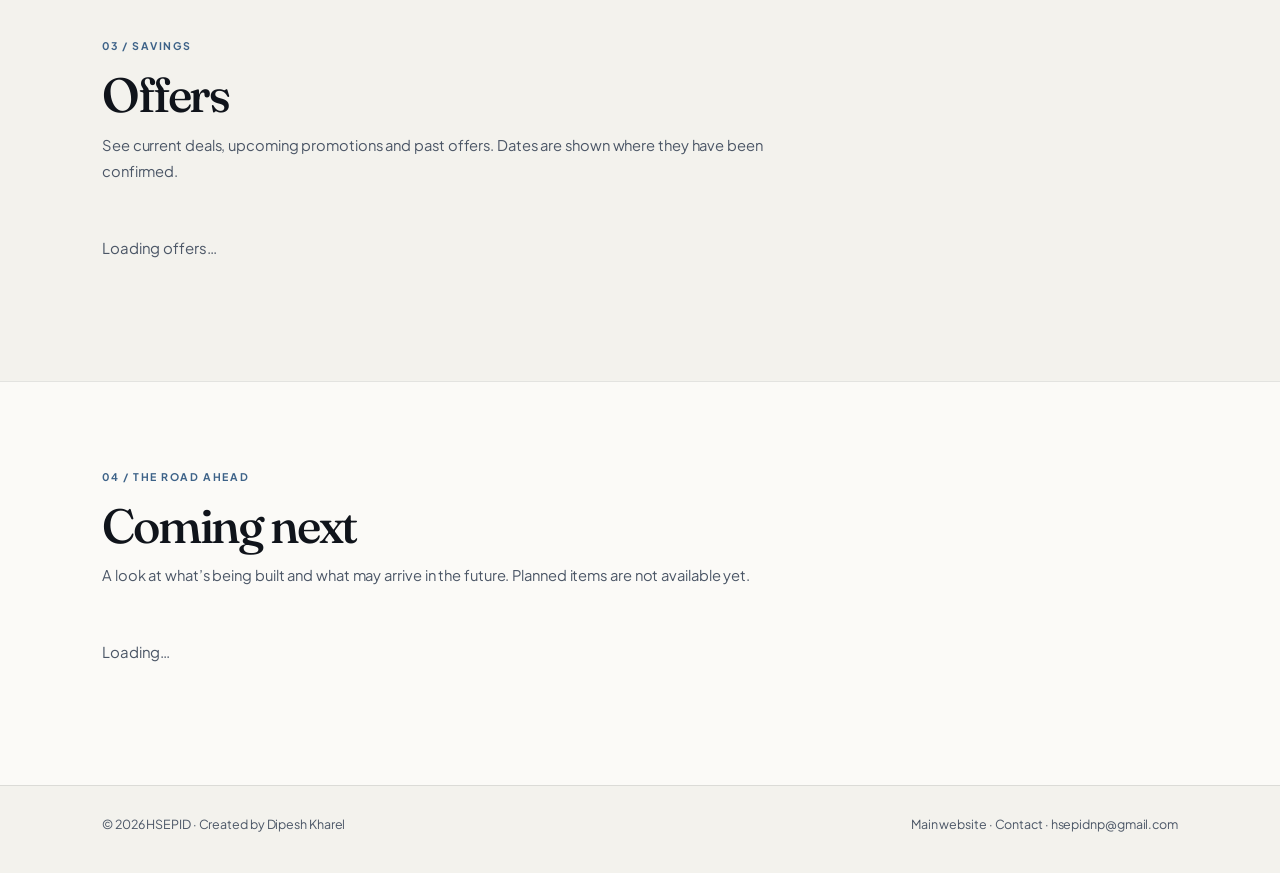
==== commit 5dafd3c5: "Update updates.html" ====
--- a/updates.html
+++ b/updates.html
@@ -254,6 +254,17 @@
 var storeCtas=function(){return[link('index.html#biz','Contact the stores','btn p'),link(DARAZ,'Visit our Daraz store','btn')]};
 
 /* ---------- announcements ---------- */
+  {
+  id: "lovecraft-platform-launch-2026",
+  title: "Introducing LoveCraft — A New Digital Surprise Platform",
+  description: "LoveCraft is a project developed by Dipesh Kharel, designed to help people create personalized digital surprise pages for birthdays, anniversaries, apologies and special moments. Users can create interactive pages with messages, photos, videos, music and animations, then share them through a private link or QR code. The platform is currently under development, with its public website available at https://relationshipletter.vercel.app/.",
+  category: "project",
+  status: "in-progress",
+  publishedAt: "2026-10-30",
+  image: "",
+  link: "https://relationshipletter.vercel.app/",
+  featured: true
+}
 function annCard(a){var li=el('li');li.appendChild(el('time',null,fmtDate(a.publishedAt))).setAttribute('datetime',a.publishedAt);
  var c=el('article','ac'+(a.image?' hasimg':''));
  if(a.image){var b=el('div','imgbox'),im=el('img');im.src=a.image;im.alt='';im.loading='lazy';im.width=120;im.height=120;im.onerror=function(){b.remove();c.classList.remove('hasimg')};b.appendChild(im);c.appendChild(b)}
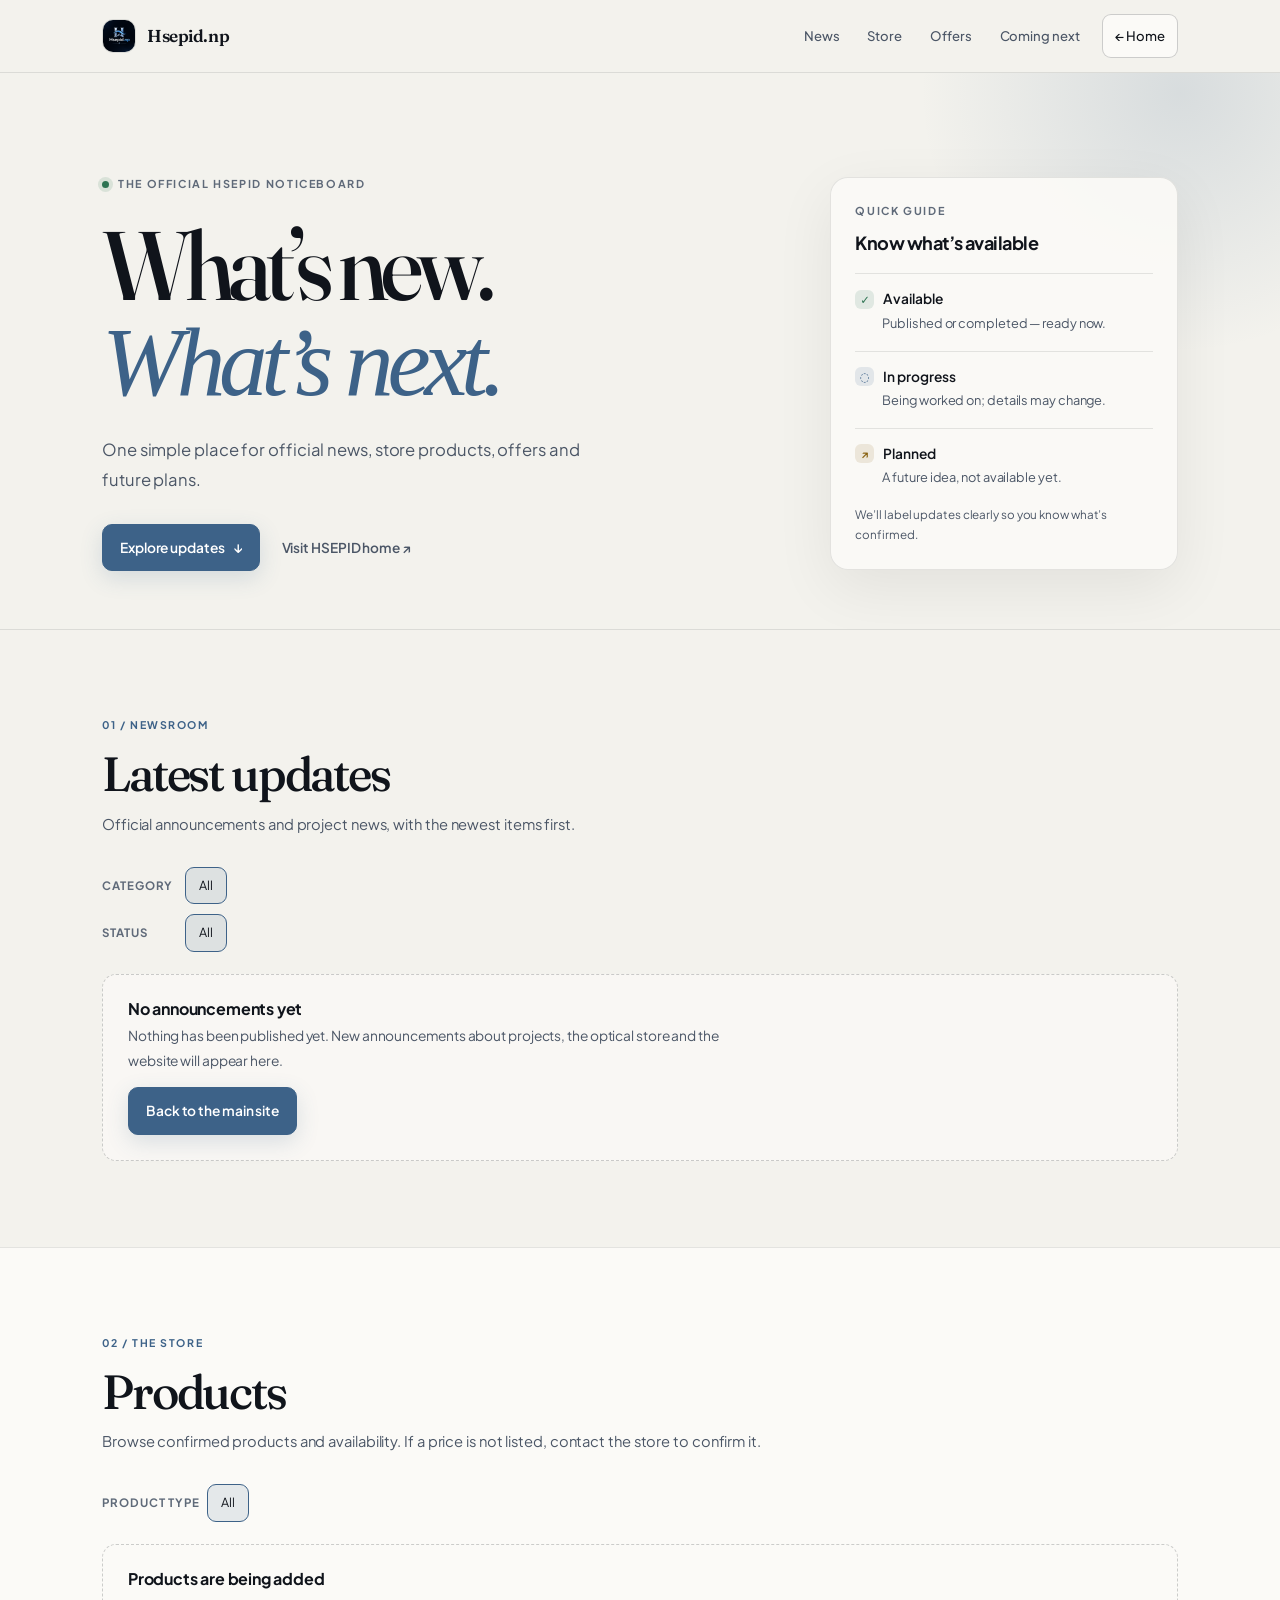
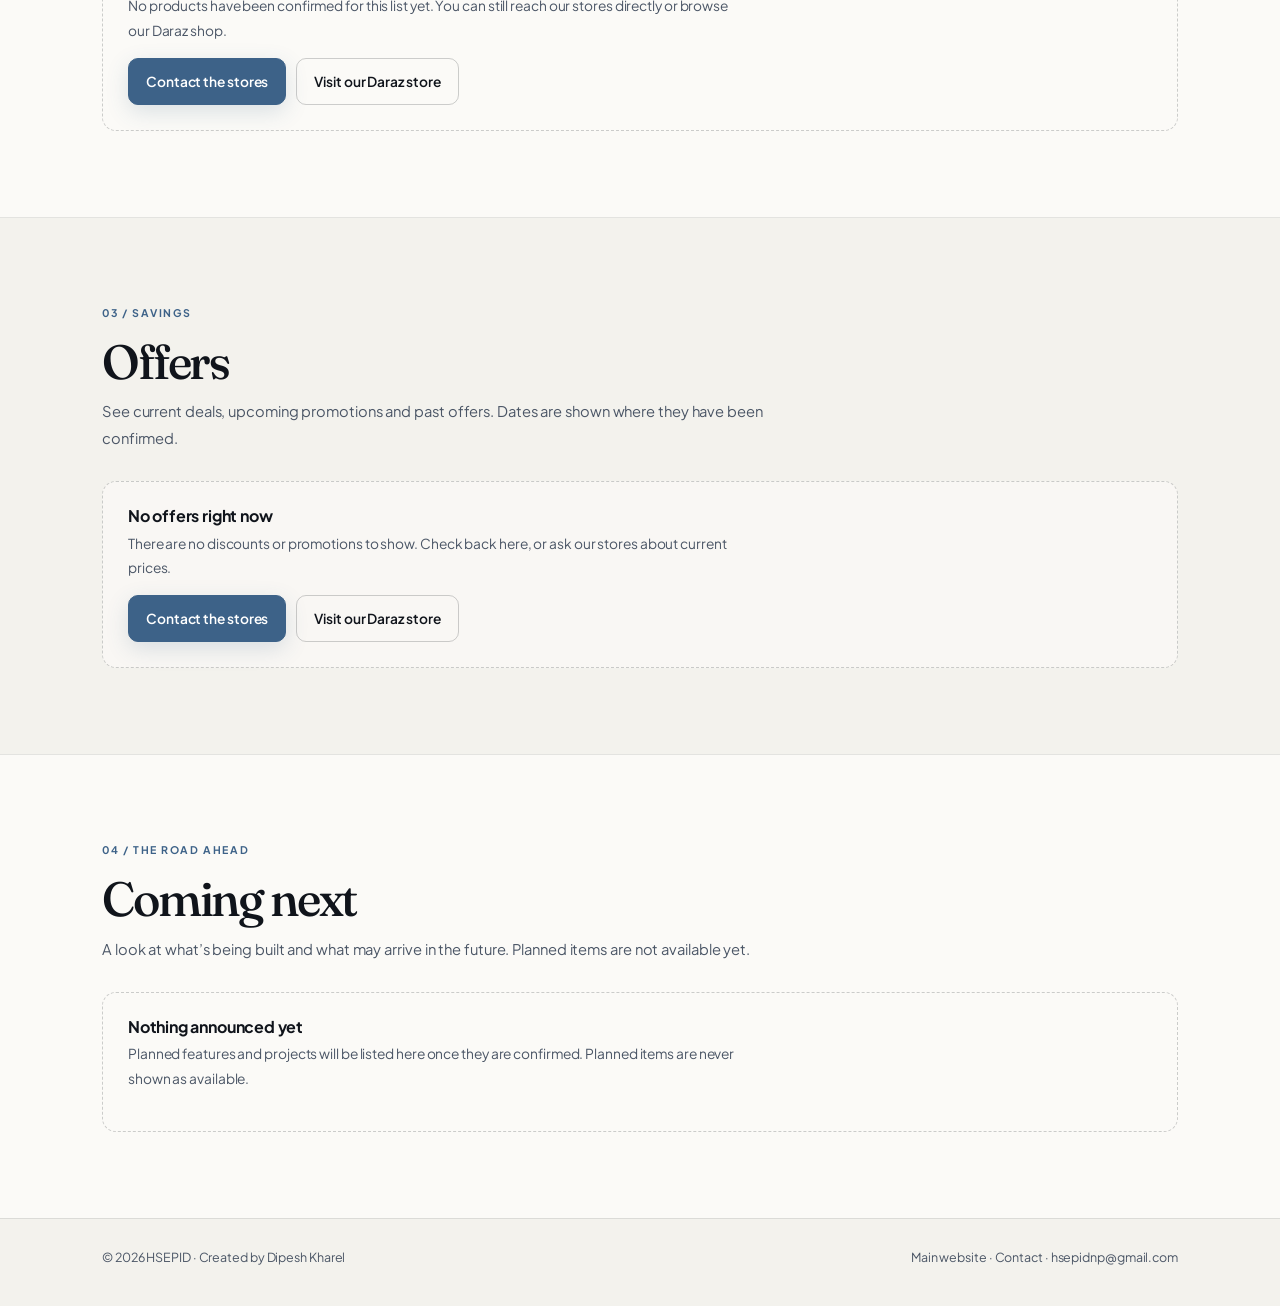
==== commit f977713a: "Update updates.html" ====
--- a/updates.html
+++ b/updates.html
@@ -254,17 +254,7 @@
 var storeCtas=function(){return[link('index.html#biz','Contact the stores','btn p'),link(DARAZ,'Visit our Daraz store','btn')]};
 
 /* ---------- announcements ---------- */
-  {
-  id: "lovecraft-platform-launch-2026",
-  title: "Introducing LoveCraft — A New Digital Surprise Platform",
-  description: "LoveCraft is a project developed by Dipesh Kharel, designed to help people create personalized digital surprise pages for birthdays, anniversaries, apologies and special moments. Users can create interactive pages with messages, photos, videos, music and animations, then share them through a private link or QR code. The platform is currently under development, with its public website available at https://relationshipletter.vercel.app/.",
-  category: "project",
-  status: "in-progress",
-  publishedAt: "2026-10-30",
-  image: "",
-  link: "https://relationshipletter.vercel.app/",
-  featured: true
-}
+
 function annCard(a){var li=el('li');li.appendChild(el('time',null,fmtDate(a.publishedAt))).setAttribute('datetime',a.publishedAt);
  var c=el('article','ac'+(a.image?' hasimg':''));
  if(a.image){var b=el('div','imgbox'),im=el('img');im.src=a.image;im.alt='';im.loading='lazy';im.width=120;im.height=120;im.onerror=function(){b.remove();c.classList.remove('hasimg')};b.appendChild(im);c.appendChild(b)}
